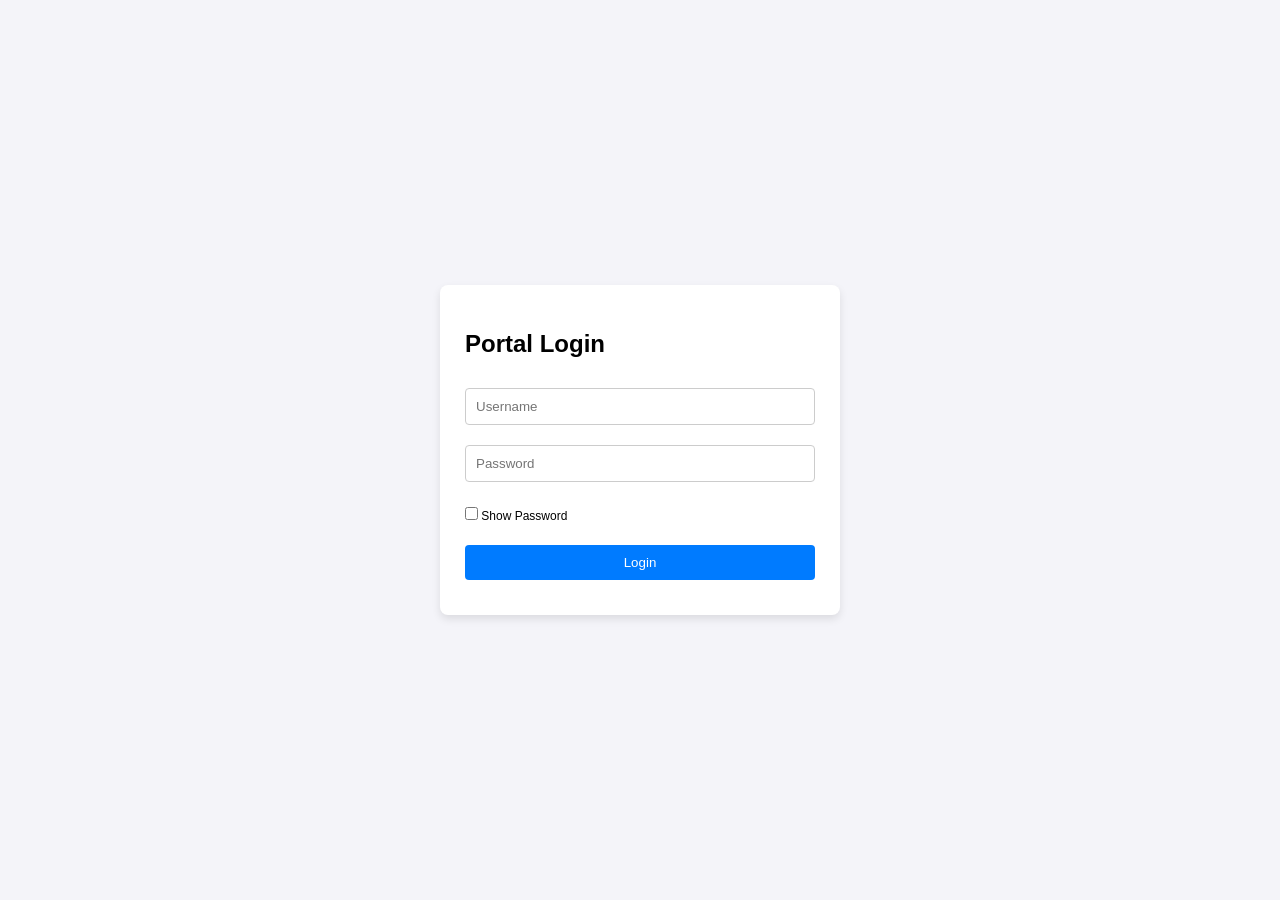
==== frontend/dashboard.html @ edafa657 "update v4" ====
<!DOCTYPE html>
<html lang="en">
<head>
    <meta charset="UTF-8">
    <title>Dashboard</title>
    <link rel="stylesheet" href="style.css">
</head>
<body>
    <!-- Student View -->
    <div class="container" id="studentView" style="display:none; width: 600px;">
        <h2>Student Portal (<span id="userGroup"></span>)</h2>
        <div id="studentNav" style="margin-bottom: 15px;">
            <button onclick="resetStudentView()" id="backToAssignBtn" style="display:none; background: #6c757d;">&larr; Back to Assignments</button>
        </div>
        <div id="studentContent"></div>
        <button onclick="logout()" style="background: #dc3545; margin-top: 20px;">Logout</button>
    </div>

    <!-- Teacher View -->
    <div class="container" id="teacherView" style="display:none; width: 650px;">
        <h2>Teacher Dashboard</h2>
        <p>Managed Classes: <span id="teacherClasses" style="font-weight: bold;"></span></p>
        
        <form id="assignForm" style="margin-bottom: 20px;">
            <h3>Publish Assignment</h3>
            <input type="text" id="astTitle" placeholder="Assignment Title" required>
            <select id="targetGroup" required></select>
            <button type="submit">Publish Assignment</button>
        </form>
        <hr>

        <div id="teacherBreadcrumb" style="margin-bottom: 15px;"></div>
        <div id="teacherContent"></div>

        <button onclick="logout()" style="background: #dc3545; margin-top: 20px;">Logout</button>
    </div>

    <script src="script.js"></script>
</body>
</html>
---- frontend/style.css ----
body { font-family: Arial, sans-serif; background: #f4f4f9; display: flex; justify-content: center; align-items: center; height: 100vh; margin: 0; }
.container { background: white; padding: 25px; border-radius: 8px; box-shadow: 0 4px 8px rgba(0,0,0,0.1); width: 350px; }
input, select, button { width: 100%; padding: 10px; margin: 10px 0; border: 1px solid #ccc; border-radius: 4px; box-sizing: border-box; }
button { background: #007bff; color: white; border: none; cursor: pointer; }
button:hover { background: #0056b3; }
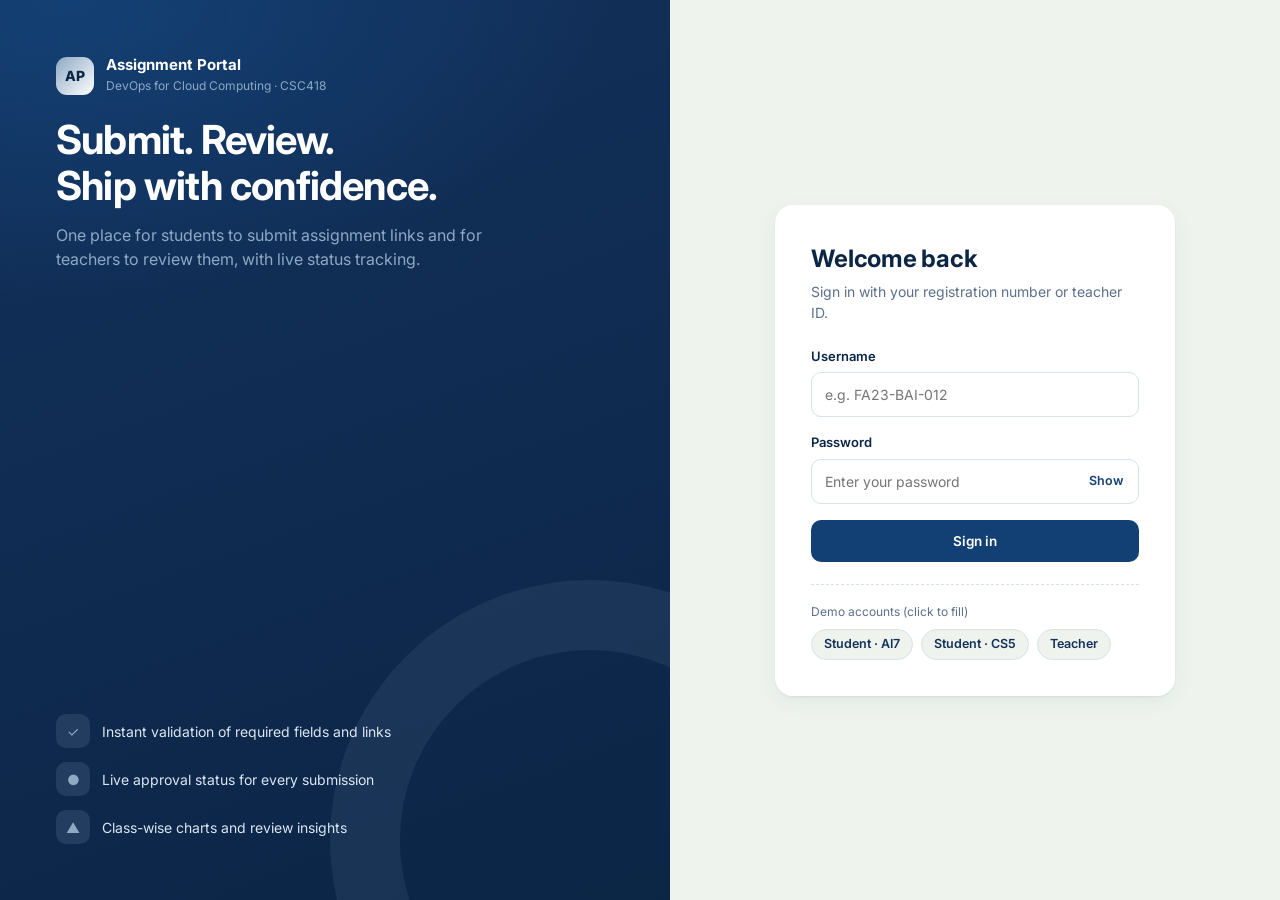
==== commit 2d3f587b: "update the code and working" ====
--- a/frontend/dashboard.html
+++ b/frontend/dashboard.html
@@ -1,40 +1,23 @@
 <!DOCTYPE html>
 <html lang="en">
 <head>
-    <meta charset="UTF-8">
-    <title>Dashboard</title>
-    <link rel="stylesheet" href="style.css">
+  <meta charset="UTF-8">
+  <meta name="viewport" content="width=device-width, initial-scale=1">
+  <title>Dashboard · Assignment Portal</title>
+  <link rel="preconnect" href="https://fonts.googleapis.com">
+  <link href="https://fonts.googleapis.com/css2?family=Inter:wght@400;500;600;700;800&display=swap" rel="stylesheet">
+  <link rel="stylesheet" href="style.css">
 </head>
-<body>
-    <!-- Student View -->
-    <div class="container" id="studentView" style="display:none; width: 600px;">
-        <h2>Student Portal (<span id="userGroup"></span>)</h2>
-        <div id="studentNav" style="margin-bottom: 15px;">
-            <button onclick="resetStudentView()" id="backToAssignBtn" style="display:none; background: #6c757d;">&larr; Back to Assignments</button>
-        </div>
-        <div id="studentContent"></div>
-        <button onclick="logout()" style="background: #dc3545; margin-top: 20px;">Logout</button>
+<body data-page="dashboard">
+  <div class="app">
+    <aside class="sidebar" id="sidebar"></aside>
+    <div class="main">
+      <header class="topbar" id="topbar"></header>
+      <main class="content" id="view" aria-live="polite"><div class="loading">Loading your dashboard…</div></main>
     </div>
-
-    <!-- Teacher View -->
-    <div class="container" id="teacherView" style="display:none; width: 650px;">
-        <h2>Teacher Dashboard</h2>
-        <p>Managed Classes: <span id="teacherClasses" style="font-weight: bold;"></span></p>
-        
-        <form id="assignForm" style="margin-bottom: 20px;">
-            <h3>Publish Assignment</h3>
-            <input type="text" id="astTitle" placeholder="Assignment Title" required>
-            <select id="targetGroup" required></select>
-            <button type="submit">Publish Assignment</button>
-        </form>
-        <hr>
-
-        <div id="teacherBreadcrumb" style="margin-bottom: 15px;"></div>
-        <div id="teacherContent"></div>
-
-        <button onclick="logout()" style="background: #dc3545; margin-top: 20px;">Logout</button>
-    </div>
-
-    <script src="script.js"></script>
+  </div>
+  <div id="modalRoot"></div>
+  <div class="toasts" id="toasts"></div>
+  <script src="script.js"></script>
 </body>
 </html>
--- a/frontend/style.css
+++ b/frontend/style.css
@@ -1,5 +1,244 @@
-body { font-family: Arial, sans-serif; background: #f4f4f9; display: flex; justify-content: center; align-items: center; height: 100vh; margin: 0; }
-.container { background: white; padding: 25px; border-radius: 8px; box-shadow: 0 4px 8px rgba(0,0,0,0.1); width: 350px; }
-input, select, button { width: 100%; padding: 10px; margin: 10px 0; border: 1px solid #ccc; border-radius: 4px; box-sizing: border-box; }
-button { background: #007bff; color: white; border: none; cursor: pointer; }
-button:hover { background: #0056b3; }+/* ===== Design tokens (palette: Regal Navy / Oxford Navy / Prussian Blue / Powder Blue / Mint Cream) ===== */
+:root {
+  --regal: #134074;
+  --oxford: #13315c;
+  --prussian: #0b2545;
+  --powder: #8da9c4;
+  --mint: #eef4ed;
+
+  --bg: #eef4ed;
+  --surface: #ffffff;
+  --text: #0b2545;
+  --muted: #5c708a;
+  --border: #d8e2ea;
+
+  --ok: #1f8a5b;      --ok-bg: #e0f3ea;
+  --warn: #b27412;    --warn-bg: #fbefd5;
+  --bad: #c0392b;     --bad-bg: #fbe2df;
+  --none: #4d6a8a;    --none-bg: #e4ecf4;
+
+  --radius: 14px;
+  --shadow: 0 1px 2px rgba(11, 37, 69, .06), 0 6px 20px rgba(11, 37, 69, .06);
+}
+
+*, *::before, *::after { box-sizing: border-box; }
+* { margin: 0; }
+[hidden] { display: none !important; }
+body {
+  font-family: "Inter", system-ui, -apple-system, "Segoe UI", Roboto, Helvetica, Arial, sans-serif;
+  background: var(--bg); color: var(--text);
+  font-size: 14px; line-height: 1.5; -webkit-font-smoothing: antialiased;
+}
+a { color: var(--regal); }
+button { font: inherit; cursor: pointer; }
+small { font-size: 12px; color: var(--muted); }
+:focus-visible { outline: 2px solid var(--regal); outline-offset: 2px; }
+
+/* ===== Buttons ===== */
+.btn {
+  display: inline-flex; align-items: center; justify-content: center; gap: 8px;
+  padding: 10px 16px; border-radius: 10px; border: 1px solid transparent;
+  font-weight: 600; font-size: 13.5px; transition: background .15s, border-color .15s, color .15s;
+  white-space: nowrap;
+}
+.btn-primary { background: var(--regal); color: #fff; }
+.btn-primary:hover { background: var(--oxford); }
+.btn-ghost { background: #fff; border-color: var(--border); color: var(--oxford); }
+.btn-ghost:hover { border-color: var(--powder); background: #f6f9fb; }
+.btn-ok { background: var(--ok-bg); color: var(--ok); }
+.btn-ok:hover { background: var(--ok); color: #fff; }
+.btn-danger { background: var(--bad-bg); color: var(--bad); }
+.btn-danger:hover { background: var(--bad); color: #fff; }
+.btn-sm { padding: 6px 11px; font-size: 12.5px; border-radius: 8px; }
+.btn-block { width: 100%; }
+.btn:disabled { opacity: .6; cursor: not-allowed; }
+.icon-btn { background: none; border: 0; color: var(--muted); padding: 6px; border-radius: 8px; display: grid; place-items: center; }
+.icon-btn:hover { background: var(--mint); color: var(--text); }
+
+/* ===== Forms ===== */
+.field { margin-bottom: 16px; }
+.field label { display: block; font-weight: 600; font-size: 13px; margin-bottom: 6px; }
+.field input, .field select {
+  width: 100%; padding: 11px 13px; border: 1px solid var(--border); border-radius: 10px;
+  background: #fff; color: var(--text); font: inherit; transition: border-color .15s, box-shadow .15s;
+}
+.field input:focus, .field select:focus { outline: 0; border-color: var(--regal); box-shadow: 0 0 0 3px rgba(19, 64, 116, .15); }
+.field input[readonly] { background: #f3f7f9; color: var(--muted); }
+.field.invalid input { border-color: var(--bad); }
+.field .err { color: var(--bad); font-size: 12.5px; margin-top: 5px; }
+.pw-wrap { position: relative; }
+.pw-wrap input { padding-right: 64px; }
+.pw-wrap button { position: absolute; right: 8px; top: 50%; transform: translateY(-50%); background: none; border: 0; color: var(--regal); font-weight: 600; font-size: 12.5px; padding: 6px 8px; }
+.alert { padding: 11px 14px; border-radius: 10px; font-size: 13px; margin-bottom: 16px; background: var(--bad-bg); color: var(--bad); }
+
+/* ===== Login ===== */
+.auth { display: grid; grid-template-columns: 1.1fr 1fr; min-height: 100vh; }
+.auth-hero {
+  position: relative; overflow: hidden; color: #fff; padding: 56px;
+  display: flex; flex-direction: column; justify-content: space-between;
+  background: radial-gradient(900px 500px at 10% 0%, var(--regal) 0%, transparent 60%), linear-gradient(160deg, var(--oxford), var(--prussian));
+}
+.auth-hero::after { content: ""; position: absolute; width: 520px; height: 520px; right: -180px; bottom: -200px; border-radius: 50%; border: 70px solid rgba(141, 169, 196, .10); }
+.auth-hero h1 { font-size: 40px; line-height: 1.15; letter-spacing: -.02em; margin: 22px 0 14px; }
+.auth-hero p.lead { color: var(--powder); font-size: 16px; max-width: 440px; }
+.feature-list { list-style: none; padding: 0; display: grid; gap: 14px; position: relative; z-index: 1; }
+.feature-list li { display: flex; gap: 12px; align-items: center; color: #dbe6f1; }
+.feature-list .dot { width: 34px; height: 34px; border-radius: 10px; background: rgba(141, 169, 196, .16); display: grid; place-items: center; color: var(--powder); flex: none; }
+.auth-panel { display: grid; place-items: center; padding: 40px 24px; background: var(--mint); }
+.auth-card { width: 100%; max-width: 400px; background: #fff; border-radius: 18px; padding: 36px; box-shadow: var(--shadow); }
+.auth-card h2 { font-size: 24px; letter-spacing: -.01em; }
+.auth-card .sub { color: var(--muted); margin: 4px 0 24px; }
+.demo { margin-top: 22px; padding-top: 18px; border-top: 1px dashed var(--border); }
+.demo small { display: block; margin-bottom: 8px; }
+.chips { display: flex; gap: 8px; flex-wrap: wrap; }
+.chip-btn { background: var(--mint); border: 1px solid var(--border); color: var(--oxford); border-radius: 999px; padding: 5px 12px; font-size: 12.5px; font-weight: 600; }
+.chip-btn:hover { border-color: var(--powder); }
+
+/* ===== Brand ===== */
+.brand { display: flex; align-items: center; gap: 12px; }
+.logo { width: 38px; height: 38px; border-radius: 11px; background: linear-gradient(135deg, var(--powder), #fff); color: var(--prussian); display: grid; place-items: center; font-weight: 800; flex: none; }
+.brand b { display: block; font-size: 15px; line-height: 1.2; }
+.brand span { font-size: 12px; color: var(--powder); }
+
+/* ===== App shell ===== */
+.app { display: grid; grid-template-columns: 252px 1fr; min-height: 100vh; }
+.sidebar {
+  background: linear-gradient(180deg, var(--prussian), var(--oxford)); color: #fff;
+  position: sticky; top: 0; height: 100vh; padding: 22px 14px; display: flex; flex-direction: column; gap: 26px;
+}
+.nav { display: grid; gap: 4px; }
+.nav button {
+  display: flex; align-items: center; gap: 12px; width: 100%; text-align: left;
+  background: none; border: 0; color: #c5d4e3; padding: 11px 12px; border-radius: 10px; font-weight: 500;
+}
+.nav button:hover { background: rgba(141, 169, 196, .12); color: #fff; }
+.nav button.active { background: rgba(141, 169, 196, .2); color: #fff; font-weight: 600; }
+.nav .pill { margin-left: auto; background: #d99a1f; color: #fff; font-size: 11px; font-weight: 700; border-radius: 999px; padding: 1px 8px; }
+.sidebar-foot { margin-top: auto; display: grid; gap: 12px; }
+.user-card { display: flex; gap: 11px; align-items: center; padding: 12px; background: rgba(141, 169, 196, .12); border-radius: 12px; min-width: 0; }
+.user-card b { display: block; font-size: 13px; overflow: hidden; text-overflow: ellipsis; white-space: nowrap; }
+.user-card span { font-size: 12px; color: var(--powder); text-transform: capitalize; }
+.logout { display: flex; gap: 10px; align-items: center; background: none; border: 0; color: #c5d4e3; padding: 10px 12px; border-radius: 10px; }
+.logout:hover { background: rgba(192, 57, 43, .25); color: #fff; }
+
+.avatar { width: 38px; height: 38px; border-radius: 50%; background: var(--powder); color: var(--prussian); display: grid; place-items: center; font-weight: 700; font-size: 13px; flex: none; }
+.avatar.sm { width: 32px; height: 32px; font-size: 12px; background: var(--none-bg); color: var(--regal); }
+
+.main { min-width: 0; }
+.topbar { display: flex; justify-content: space-between; align-items: center; gap: 16px; padding: 26px 34px 6px; flex-wrap: wrap; }
+.topbar h1 { font-size: 24px; letter-spacing: -.02em; }
+.topbar p { color: var(--muted); }
+.topbar .right { display: flex; align-items: center; gap: 12px; }
+.date { color: var(--muted); font-size: 13px; }
+.content { padding: 20px 34px 44px; display: grid; gap: 20px; }
+
+/* ===== Cards, stats ===== */
+.card { background: var(--surface); border-radius: var(--radius); box-shadow: var(--shadow); border: 1px solid rgba(216, 226, 234, .6); }
+.card-head { display: flex; justify-content: space-between; align-items: center; gap: 12px; padding: 18px 22px 0; flex-wrap: wrap; }
+.card-head h2 { font-size: 16px; }
+.card-head small { display: block; margin-top: 2px; }
+.card-body { padding: 18px 22px 22px; }
+.stats { display: grid; grid-template-columns: repeat(auto-fit, minmax(210px, 1fr)); gap: 16px; }
+.stat { display: flex; gap: 14px; align-items: center; padding: 18px 20px; }
+.stat-icon { width: 44px; height: 44px; border-radius: 12px; display: grid; place-items: center; flex: none; }
+.stat-icon.blue { background: var(--none-bg); color: var(--regal); }
+.stat-icon.green { background: var(--ok-bg); color: var(--ok); }
+.stat-icon.amber { background: var(--warn-bg); color: var(--warn); }
+.stat-icon.red { background: var(--bad-bg); color: var(--bad); }
+.stat-label { color: var(--muted); font-size: 12.5px; font-weight: 500; }
+.stat-value { font-size: 28px; font-weight: 700; line-height: 1.15; letter-spacing: -.02em; }
+.stat-sub { font-size: 12px; color: var(--muted); }
+.grid-2 { display: grid; grid-template-columns: 1fr 1.4fr; gap: 20px; }
+
+/* ===== Charts ===== */
+.donut { display: flex; align-items: center; gap: 26px; flex-wrap: wrap; justify-content: center; }
+.donut svg { width: 170px; height: 170px; flex: none; }
+.donut .d-val { font-size: 26px; font-weight: 700; fill: var(--text); }
+.donut .d-lbl { font-size: 9.5px; fill: var(--muted); text-transform: uppercase; letter-spacing: .06em; }
+.donut .arc { transition: opacity .15s; }
+.donut .arc:hover { opacity: .8; }
+.legend { list-style: none; padding: 0; display: grid; gap: 9px; min-width: 160px; flex: 1; }
+.legend li { display: flex; align-items: center; gap: 9px; font-size: 13px; }
+.legend i { width: 10px; height: 10px; border-radius: 3px; flex: none; }
+.legend span { color: var(--muted); }
+.legend b { margin-left: auto; }
+.bars { display: grid; gap: 16px; }
+.bar-row { display: grid; grid-template-columns: 150px 1fr 30px; gap: 14px; align-items: center; }
+.bar-label b { display: block; font-size: 13px; overflow: hidden; text-overflow: ellipsis; white-space: nowrap; }
+.bar-track { height: 14px; background: var(--mint); border-radius: 999px; overflow: hidden; display: flex; }
+.bar-track span { display: block; height: 100%; }
+.bar-total { text-align: right; font-weight: 700; }
+.bar-legend { display: flex; gap: 18px; margin-top: 18px; font-size: 12.5px; color: var(--muted); flex-wrap: wrap; }
+.bar-legend i { display: inline-block; width: 10px; height: 10px; border-radius: 3px; margin-right: 6px; }
+.mini-bar { height: 8px; width: 120px; background: var(--mint); border-radius: 999px; overflow: hidden; display: flex; }
+.mini-bar span { height: 100%; }
+
+/* ===== Tables ===== */
+.table-wrap { overflow-x: auto; }
+table { width: 100%; border-collapse: collapse; }
+th { text-align: left; font-size: 11.5px; text-transform: uppercase; letter-spacing: .06em; color: var(--muted); font-weight: 600; padding: 12px 22px; background: #f6f9f7; border-bottom: 1px solid var(--border); white-space: nowrap; }
+td { padding: 14px 22px; border-bottom: 1px solid #edf2f0; vertical-align: middle; }
+tbody tr:last-child td { border-bottom: 0; }
+tbody tr:hover { background: #f8fbf9; }
+th.right, td.right { text-align: right; }
+.card > .table-wrap { margin-top: 16px; }
+.person { display: flex; align-items: center; gap: 11px; }
+.person b { display: block; line-height: 1.25; white-space: nowrap; }
+.link { white-space: nowrap; display: inline-flex; align-items: center; gap: 6px; text-decoration: none; font-weight: 500; }
+.link:hover { text-decoration: underline; }
+.muted { color: var(--muted); }
+.actions { display: inline-flex; gap: 8px; }
+.chip { display: inline-block; background: var(--none-bg); color: var(--regal); padding: 2px 10px; border-radius: 999px; font-size: 12px; font-weight: 600; }
+
+.badge { display: inline-flex; align-items: center; gap: 6px; padding: 3px 11px; border-radius: 999px; font-size: 12px; font-weight: 600; }
+.badge::before { content: ""; width: 6px; height: 6px; border-radius: 50%; background: currentColor; }
+.badge.approved { background: var(--ok-bg); color: var(--ok); }
+.badge.pending  { background: var(--warn-bg); color: var(--warn); }
+.badge.declined { background: var(--bad-bg); color: var(--bad); }
+.badge.none     { background: var(--none-bg); color: var(--none); }
+
+.toolbar { display: flex; gap: 10px; flex-wrap: wrap; padding: 18px 22px 0; align-items: center; }
+.toolbar input, .toolbar select { padding: 9px 12px; border: 1px solid var(--border); border-radius: 10px; background: #fff; font: inherit; color: var(--text); }
+.toolbar input { flex: 1; min-width: 200px; }
+.toolbar input:focus, .toolbar select:focus { outline: 0; border-color: var(--regal); box-shadow: 0 0 0 3px rgba(19, 64, 116, .15); }
+.count { margin-left: auto; color: var(--muted); font-size: 13px; }
+
+.empty { text-align: center; padding: 44px 20px; color: var(--muted); }
+.empty b { display: block; color: var(--text); font-size: 15px; margin-bottom: 4px; }
+.loading { padding: 80px 0; text-align: center; color: var(--muted); }
+.todo { list-style: none; padding: 0; display: grid; gap: 10px; }
+.todo li { display: flex; justify-content: space-between; align-items: center; gap: 12px; padding: 12px 14px; border: 1px solid var(--border); border-radius: 12px; }
+.todo b { display: block; }
+
+/* ===== Modal & toast ===== */
+.modal-backdrop { position: fixed; inset: 0; background: rgba(11, 37, 69, .55); backdrop-filter: blur(2px); display: grid; place-items: center; padding: 20px; z-index: 50; animation: fade .15s; }
+.modal { background: #fff; width: 100%; max-width: 480px; border-radius: 16px; box-shadow: 0 20px 60px rgba(11, 37, 69, .35); animation: pop .18s; }
+.modal-head { display: flex; justify-content: space-between; align-items: center; padding: 20px 24px 0; }
+.modal-head h3 { font-size: 18px; }
+.modal-body { padding: 18px 24px 24px; }
+.modal-actions { display: flex; justify-content: flex-end; gap: 10px; margin-top: 6px; }
+.detail { display: grid; gap: 12px; margin-bottom: 16px; }
+.detail div { display: flex; justify-content: space-between; gap: 16px; padding-bottom: 10px; border-bottom: 1px solid #edf2f0; }
+.detail span { color: var(--muted); }
+.note { background: var(--mint); border-radius: 10px; padding: 11px 14px; font-size: 13px; color: var(--oxford); margin-bottom: 16px; }
+.toasts { position: fixed; right: 20px; bottom: 20px; display: grid; gap: 10px; z-index: 60; }
+.toast { display: flex; gap: 10px; align-items: center; background: var(--prussian); color: #fff; padding: 12px 16px; border-radius: 12px; box-shadow: 0 10px 30px rgba(11, 37, 69, .3); animation: pop .2s; max-width: 340px; }
+.toast.success svg { color: #6fd3a3; }
+.toast.error { background: #7a1f16; }
+.toast.out { opacity: 0; transform: translateY(6px); transition: .3s; }
+@keyframes fade { from { opacity: 0; } }
+@keyframes pop { from { opacity: 0; transform: translateY(8px) scale(.98); } }
+
+/* ===== Responsive ===== */
+@media (max-width: 980px) {
+  .auth { grid-template-columns: 1fr; }
+  .auth-hero { display: none; }
+  .app { grid-template-columns: 1fr; }
+  .sidebar { position: static; height: auto; flex-direction: row; flex-wrap: wrap; align-items: center; gap: 12px; padding: 14px 16px; }
+  .nav { display: flex; flex-wrap: wrap; flex: 1; }
+  .sidebar-foot { margin: 0; display: flex; align-items: center; }
+  .user-card { display: none; }
+  .grid-2 { grid-template-columns: 1fr; }
+  .topbar, .content { padding-left: 18px; padding-right: 18px; }
+  .bar-row { grid-template-columns: 100px 1fr 26px; }
+}
